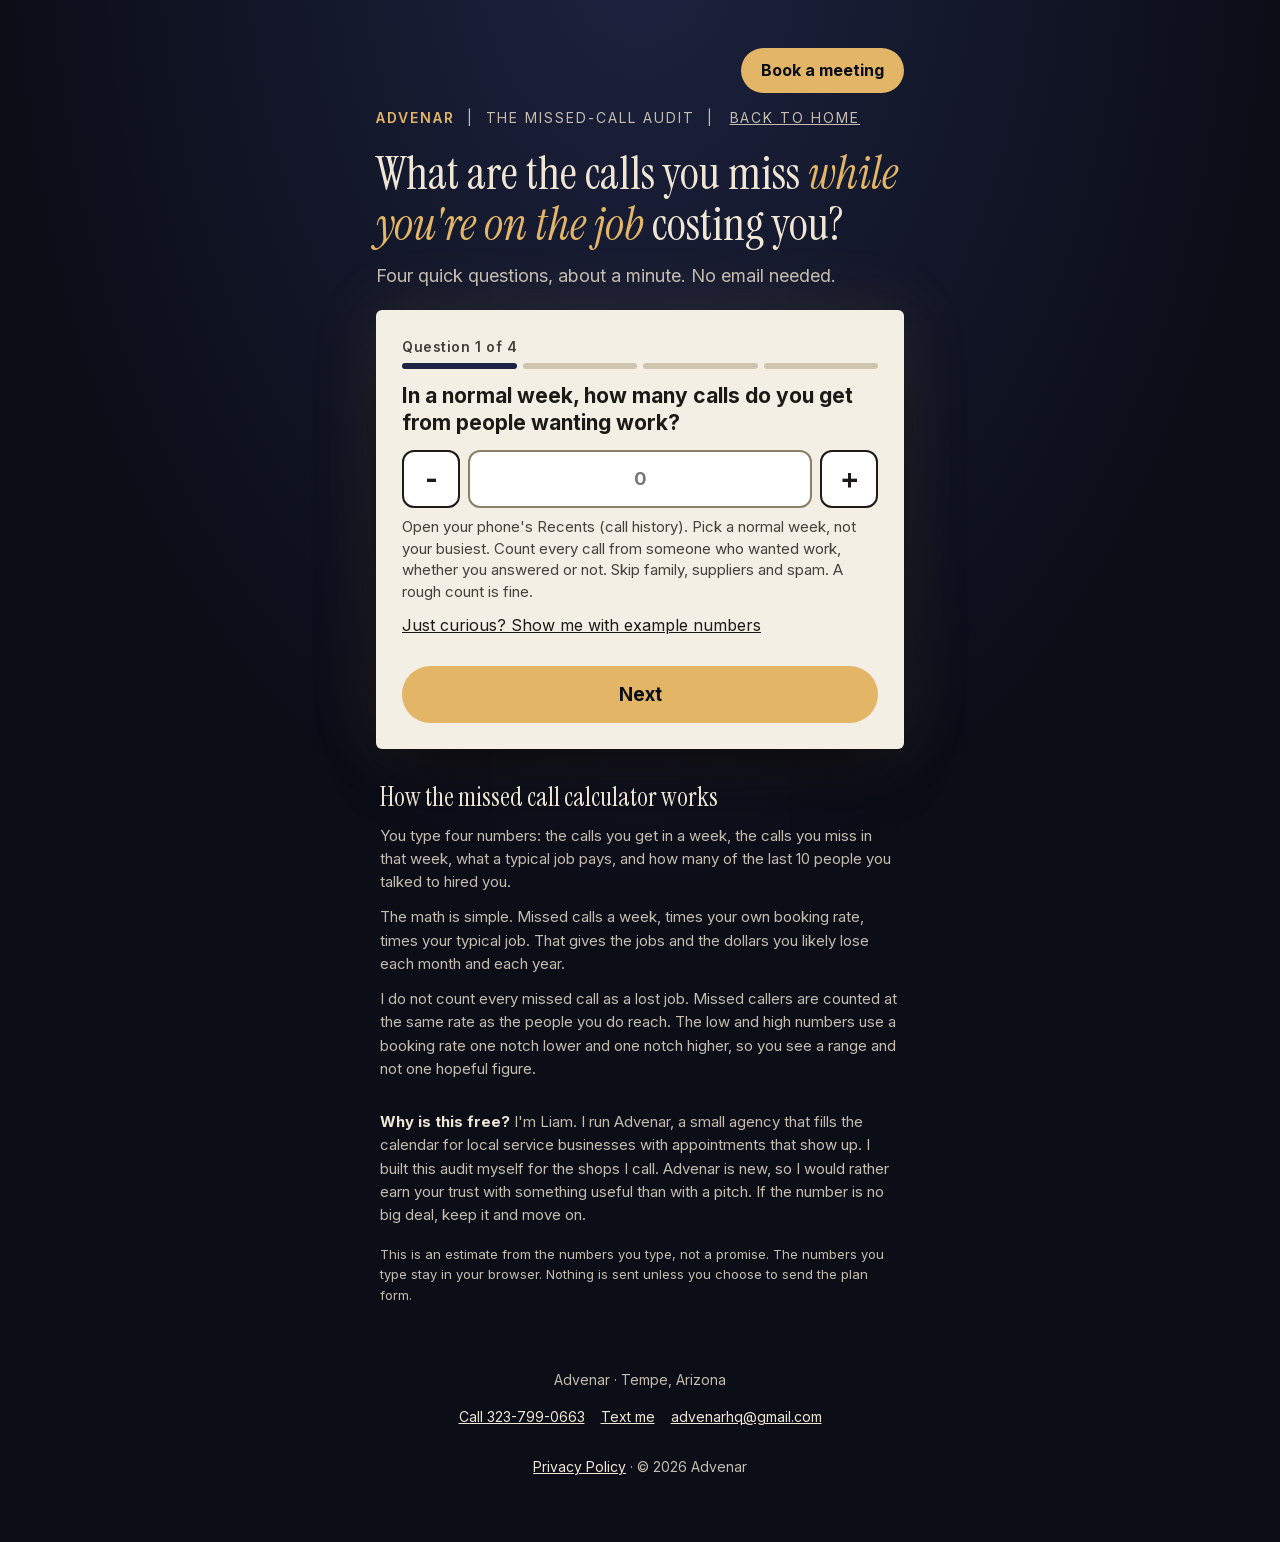
==== audit/index.html @ 2f608bfd "SEO batch 1: schema on home and audit, calculator title and how-it-works section, description trims," ====
<!doctype html>
<html lang="en">
<head>
<meta charset="utf-8">
<meta name="viewport" content="width=device-width, initial-scale=1">
<title>Missed Call Calculator for Contractors | Advenar</title>
<meta name="description" content="HVAC, plumbing, roofing and lawn care owners: answer four quick questions and see what the calls you miss are costing you each month and each year.">
<link rel="canonical" href="https://advenarhq.com/audit/">
<meta property="og:type" content="website">
<meta property="og:site_name" content="Advenar">
<meta property="og:url" content="https://advenarhq.com/audit/">
<meta property="og:title" content="Missed Call Calculator for Contractors | Advenar">
<meta property="og:description" content="Four quick questions, about a minute. See a careful estimate of what the calls you miss on the job may be costing you each month.">
<meta property="og:image" content="https://advenarhq.com/img/og.png">
<meta property="og:image:width" content="1200">
<meta property="og:image:height" content="630">
<meta property="og:image:alt" content="Advenar. A full calendar you didn't have to chase.">
<meta name="twitter:card" content="summary_large_image">
<meta name="twitter:title" content="Missed Call Calculator for Contractors | Advenar">
<meta name="twitter:description" content="Four quick questions, about a minute. See a careful estimate of what the calls you miss on the job may be costing you each month.">
<meta name="twitter:image" content="https://advenarhq.com/img/og.png">
<meta name="theme-color" content="#0b0d17">
<link rel="icon" href="/favicon.svg" type="image/svg+xml">
<link rel="preload" href="/fonts/instrument-serif.woff2" as="font" type="font/woff2" crossorigin>
<link rel="preload" href="/fonts/inter-var.woff2" as="font" type="font/woff2" crossorigin>
<style>
/* Same self-hosted fonts as the home page (licenses: /fonts/OFL.txt) */
@font-face{font-family:"Instrument Serif";font-style:normal;font-weight:400;font-display:swap;src:url(/fonts/instrument-serif.woff2) format("woff2")}
@font-face{font-family:"Instrument Serif";font-style:italic;font-weight:400;font-display:swap;src:url(/fonts/instrument-serif-italic.woff2) format("woff2")}
@font-face{font-family:Inter;font-style:normal;font-weight:400 700;font-display:swap;src:url(/fonts/inter-var.woff2) format("woff2")}
:root{
  --midnight:#1d2340; --midnight-deep:#0b0d17;
  --cream:#efe6d6; --muted:#c4bdb0; --gold:#e3b567;
  --paper:#f4efe4; --ink:#1b1a17; --ink-soft:#44403a; --line:#d8cfbc; --danger:#9c1f18;
}
*{box-sizing:border-box}
html{-webkit-text-size-adjust:100%}
body{margin:0;min-height:100vh;color:var(--cream);font:17px/1.55 Inter,system-ui,-apple-system,"Segoe UI",Roboto,sans-serif;
  background:var(--midnight-deep) radial-gradient(ellipse at 50% -10%,var(--midnight),var(--midnight-deep) 70%) no-repeat fixed}
.wrap{max-width:560px;margin:0 auto;padding:24px 16px 56px}
.brand{font-size:14px;letter-spacing:.14em;text-transform:uppercase;color:var(--muted);margin:0 0 20px}
.brand b{color:var(--gold);font-weight:600}
h1,h2{font-family:"Instrument Serif",Georgia,"Times New Roman",serif;font-weight:400;line-height:1.1;margin:0}
h1{font-size:clamp(32px,9vw,46px)}
h1 em,h2 em{color:var(--gold)}
h2{font-size:clamp(26px,7vw,34px);color:var(--ink)}
.sub{color:var(--muted);margin:12px 0 20px;font-size:18px}
.card{background:var(--paper);color:var(--ink);border-radius:6px;padding:18px 14px;box-shadow:0 30px 60px -24px rgba(0,0,0,.8),0 0 70px rgba(227,181,103,.12)}
.q{font-size:21px;line-height:1.25;font-weight:700;margin:0 0 8px;display:block}
.q:focus{outline:none}
.hint a{color:var(--ink)}
.homelink{color:inherit;display:inline-block;padding:12px 4px;margin:-12px 0}
.topbook{margin:0 0 14px;text-align:right}
.topbook a{display:inline-flex;align-items:center;min-height:44px;padding:10px 20px;border-radius:999px;background:var(--gold);color:var(--midnight-deep);font-weight:700;font-size:16px;text-decoration:none}
.hint{display:block;font-size:15px;color:var(--ink-soft);margin:8px 0 0;line-height:1.45}
.stepper{display:flex;gap:8px;align-items:stretch;margin:14px 0 0}
.stp{flex:0 0 58px;min-height:58px;border:2px solid var(--ink);border-radius:12px;background:#fff;color:var(--ink);font:700 28px/1 Inter,sans-serif;cursor:pointer;touch-action:manipulation}
.stp:active{background:#e8dfc9}
.row{flex:1;min-width:0;display:flex;align-items:stretch;border:2px solid #8c8068;border-radius:12px;background:#fff;overflow:hidden}
.row:focus-within{outline:3px solid var(--midnight);outline-offset:2px}
.row .aff{display:flex;align-items:center;padding:0 0 0 14px;color:var(--ink-soft);font-weight:700;font-size:20px}
.row input{flex:1;min-width:0;width:100%;border:0;outline:0;background:transparent;font:700 24px/1 Inter,sans-serif;color:var(--ink);padding:10px 12px;min-height:54px;text-align:center}
.row .aff + input{text-align:left;padding-left:4px}
input[type=text],input[type=tel]{font-size:18px}
.plain{width:100%;min-height:54px;font:inherit;font-size:18px;color:var(--ink);padding:10px 12px;border:2px solid #8c8068;border-radius:12px;background:#fff}
.plain:focus{outline:3px solid var(--midnight);outline-offset:2px}
.tiles{display:grid;grid-template-columns:repeat(6,1fr);gap:6px;margin:14px 0 0;border:0;padding:0;min-width:0}
.tile{position:relative;display:block}
.tile input{position:absolute;inset:0;opacity:0;margin:0;cursor:pointer;width:100%;height:100%}
.tile span{display:flex;align-items:center;justify-content:center;min-height:54px;border:2px solid var(--ink);border-radius:12px;background:#fff;font-weight:700;font-size:22px}
.tile input:checked + span{background:var(--midnight);color:var(--cream);border-color:var(--midnight)}
.tile input:focus-visible + span{outline:3px solid var(--midnight);outline-offset:3px}
.tiles-cap{display:flex;justify-content:space-between;font-size:14px;color:var(--ink-soft);margin:8px 2px 0}
.btn{display:flex;align-items:center;justify-content:center;width:100%;min-height:56px;padding:14px 22px;border:0;border-radius:999px;background:var(--gold);color:var(--midnight-deep);font:inherit;font-weight:700;font-size:19px;text-align:center;text-decoration:none;cursor:pointer}
.btn:hover{filter:brightness(1.05)}
.btn:focus-visible,.link:focus-visible,.stp:focus-visible,summary:focus-visible{outline:3px solid var(--midnight);outline-offset:3px}
.btn.ghost{background:transparent;border:2px solid var(--ink);color:var(--ink)}
.btn[aria-disabled=true],.btn:disabled{opacity:.55;cursor:not-allowed}
.link{text-align:left;background:none;border:0;padding:10px 0;min-height:44px;color:var(--ink);font:inherit;font-size:16px;text-decoration:underline;cursor:pointer}
.link.center{display:block;margin:0 auto;text-align:center}
.small{font-size:14px;color:var(--ink-soft)}
.contactline{margin:14px 0 0}
.contactline a,#next .small a{color:var(--ink);display:inline-block;padding:12px 0}
.foot{max-width:560px;margin:0 auto;padding:8px 16px 48px;color:var(--muted);font-size:14px;text-align:center}
.foot p{margin:0 0 4px}
.foot a{color:var(--cream);display:inline-block;padding:12px 0}
.foot .links{justify-content:center;column-gap:16px}
.links{display:flex;flex-wrap:wrap;align-items:center;column-gap:16px}
.contactline.links{justify-content:flex-start}
.err{color:var(--danger);font-size:15px;font-weight:600;margin:8px 0 0}
.err:empty{display:none}
.flag{margin:12px 0 0;padding:10px 12px;border-radius:8px;background:#fff1cf;color:#4d3800;font-size:15px;line-height:1.4}
.flag:empty{display:none}
.echo{margin:8px 2px 0;font-size:15px;color:var(--ink-soft);min-height:22px}
.progress{display:flex;gap:6px;margin:0 0 14px}
.progress i{flex:1;height:6px;border-radius:3px;background:#cfc5ae}
.progress i.on{background:var(--midnight)}
.pcount{font-size:14px;font-weight:600;color:var(--ink-soft);margin:0 0 6px;letter-spacing:.04em}
.nav{margin:18px 0 0}
details.help{margin:14px 0 0;border:1.5px dashed #8c8068;border-radius:10px;padding:2px 12px}
details.help summary{min-height:44px;display:flex;align-items:center;cursor:pointer;font-weight:600;font-size:16px}
details.help .two{display:grid;grid-template-columns:1fr 1fr;gap:10px;margin:6px 0 10px}
details.help label{font-size:14px;font-weight:600;display:block;margin:0 0 4px}
details.help .plain{min-height:48px}
.btn.small-btn{min-height:48px;font-size:16px;margin:0 0 10px;background:var(--midnight);color:var(--cream)}
#result{margin-top:0;border-radius:6px;background:var(--midnight-deep);color:var(--cream);padding:22px 16px;border:1px solid rgba(227,181,103,.45)}
#result:focus{outline:none}
#result .k{font-size:14px;letter-spacing:.1em;text-transform:uppercase;color:var(--muted);margin:0}
#result .big{font-family:"Instrument Serif",Georgia,serif;color:var(--cream);font-size:clamp(34px,10vw,48px);line-height:1.08;margin:6px 0 0;overflow-wrap:anywhere}
#result .big span{font-family:Inter,sans-serif;font-size:16px;color:var(--muted)}
#result .what{margin:6px 0 0;color:var(--muted);font-size:16px}
#result .year{margin:14px 0 0;color:var(--cream);font-size:15px}
.range{display:grid;grid-template-columns:repeat(3,1fr);gap:8px;margin:18px 0 0}
.range div{border:1px solid rgba(255,255,255,.18);border-radius:8px;padding:8px 6px;text-align:center}
.range div.mid{border-color:var(--gold);background:rgba(227,181,103,.08)}
.range b{display:block;font-size:clamp(16px,4.6vw,20px);line-height:1.2;overflow-wrap:anywhere}
.range span{display:block;font-size:13px;color:var(--muted);line-height:1.3;margin-top:2px}
.rangenote{font-size:14px;color:var(--muted);margin:8px 0 0}
#result .math{margin:16px 0 0;color:var(--cream);font-size:16px;border-top:1px solid rgba(255,255,255,.14);padding-top:14px}
#result .note{margin:12px 0 0;color:var(--cream);font-size:15px}
#result .note strong{color:var(--cream)}
#result .check{margin:14px 0 0;padding:10px 12px;border-radius:8px;background:#fff1cf;color:#4d3800;font-size:15px}
#result .check ul{margin:4px 0 0;padding-left:18px}
#result .check button{background:none;border:0;padding:6px 0;min-height:44px;color:#4d3800;font:inherit;font-size:15px;text-decoration:underline;cursor:pointer}
#result .check button:focus-visible{outline:3px solid var(--midnight);outline-offset:2px}
#result .exnote{margin:0 0 14px;padding:10px 12px;border-radius:8px;background:rgba(227,181,103,.18);color:var(--cream);font-size:15px}
#next{margin-top:16px}
#next .actions{display:grid;gap:12px}
#next .tools{display:flex;justify-content:space-between;gap:12px;flex-wrap:wrap;margin:6px 0 0}
#leadbox p{margin:10px 0}
.field{margin:0 0 16px}
.field label{display:block;font-weight:600;font-size:16px;margin:0 0 6px}
.hp{position:absolute;left:-9999px;width:1px;height:1px;overflow:hidden}
.status{margin:14px 0 0;padding:12px;border-radius:8px;font-size:16px}
.status.ok{background:#e1f2e7;color:#12552f}
.status.dev{background:#fff1cf;color:#5a4300}
.status.bad{background:#fbe3e1;color:#7c1a14}
#sharebox{width:100%;min-height:110px;font:inherit;font-size:16px;margin:8px 0 0;padding:10px;border:2px solid #8c8068;border-radius:10px}
.why{margin:30px 4px 0;color:var(--muted);font-size:15px}
.why strong{color:var(--cream)}
.how{margin:34px 4px 0}
.how h2{color:var(--cream);font-size:clamp(22px,6vw,26px);margin:0}
.how .why{margin:12px 0 0}
.src{margin:18px 4px 0;color:var(--muted);font-size:13px}
[hidden]{display:none!important}
@media (min-width:640px){.wrap{padding-top:48px}.card{padding:26px}}
</style>
<script type="application/ld+json">{"@context": "https://schema.org", "@type": "WebApplication", "name": "Missed-Call Audit", "alternateName": "Missed Call Calculator", "url": "https://advenarhq.com/audit/", "applicationCategory": "BusinessApplication", "operatingSystem": "Any", "description": "A free calculator for HVAC, plumbing, roofing and lawn care owners. Answer four questions and see an estimate of what missed calls cost each month and each year.", "offers": {"@type": "Offer", "price": "0", "priceCurrency": "USD"}, "provider": {"@type": "ProfessionalService", "@id": "https://advenarhq.com/#org", "name": "Advenar", "url": "https://advenarhq.com/"}}</script>
</head>
<body>
<main class="wrap">
  <p class="topbook"><a href="https://cal.com/advenarhq/15min">Book a meeting</a></p>
  <p class="brand"><b>Advenar</b> &nbsp;|&nbsp; the Missed-Call Audit &nbsp;|&nbsp; <a class="homelink" href="/">Back to home</a></p>

  <header id="intro">
    <h1>What are the calls you miss <em>while you're on the job</em> costing you?</h1>
    <p class="sub">Four quick questions, about a minute. No email needed.</p>
  </header>

  <section class="card" id="quiz" aria-label="The four questions">
    <p class="pcount" id="pcount">Question 1 of 4</p>
    <div class="progress" aria-hidden="true"><i class="on"></i><i></i><i></i><i></i></div>

    <div class="step" data-step="1">
      <label class="q" for="calls" id="q1">In a normal week, how many calls do you get from people wanting work?</label>
      <div class="stepper">
        <button type="button" class="stp" data-for="calls" data-d="-1" aria-label="One fewer call">-</button>
        <div class="row"><input id="calls" type="text" inputmode="numeric" pattern="[0-9]*" placeholder="0" autocomplete="off" aria-describedby="calls-h calls-f"></div>
        <button type="button" class="stp" data-for="calls" data-d="1" aria-label="One more call">+</button>
      </div>
      <span class="hint" id="calls-h">Open your phone's Recents (call history). Pick a normal week, not your busiest. Count every call from someone who wanted work, whether you answered or not. Skip family, suppliers and spam. A rough count is fine.</span>
      <div class="flag" id="calls-f" role="status"></div>
      <button type="button" class="link" id="example">Just curious? Show me with example numbers</button>
    </div>

    <div class="step" data-step="2" hidden>
      <label class="q" for="missed" id="q2">Of those, how many did you not get to talk to?</label>
      <div class="stepper">
        <button type="button" class="stp" data-for="missed" data-d="-1" aria-label="One fewer missed call">-</button>
        <div class="row"><input id="missed" type="text" inputmode="numeric" pattern="[0-9]*" placeholder="0" autocomplete="off" aria-describedby="missed-h missed-f"></div>
        <button type="button" class="stp" data-for="missed" data-d="1" aria-label="One more missed call">+</button>
      </div>
      <span class="hint" id="missed-h">Same week, same Recents list. Count the missed calls and the ones that went to voicemail. Your own count beats a guess.</span>
      <div class="flag" id="missed-f" role="status"></div>
      <button type="button" class="link" id="guess14" aria-describedby="g14-h">Not sure? Start with a guess of 14% of my calls</button>
      <span class="hint" id="g14-h" style="margin-top:0">A starting guess only. CallRail's January 2025 small business benchmark report put home services at about 14% missed calls (<a href="https://www.callrail.com/blog/callrail-releases-benchmark-report" target="_blank" rel="noopener">CallRail's report</a>). That is one company's data, so replace it with your own count.</span>
    </div>

    <div class="step" data-step="3" hidden>
      <label class="q" for="value" id="q3">What does a typical job pay you?</label>
      <div class="stepper">
        <button type="button" class="stp" data-for="value" data-d="-50" aria-label="Fifty dollars less">-</button>
        <div class="row"><span class="aff" aria-hidden="true">$</span><input id="value" type="text" inputmode="numeric" pattern="[0-9]*" placeholder="0" autocomplete="off" aria-describedby="value-h value-e value-f"></div>
        <button type="button" class="stp" data-for="value" data-d="50" aria-label="Fifty dollars more">+</button>
      </div>
      <div class="echo" id="value-e" aria-live="polite"></div>
      <span class="hint" id="value-h">Look at last month's invoices. Add up what you were paid and divide by the number of jobs. A typical job, not your biggest.</span>
      <div class="flag" id="value-f" role="status"></div>
      <details class="help" id="valhelp">
        <summary>Do the math for me</summary>
        <div class="two">
          <div><label for="vh-total">Total paid last month ($)</label><input class="plain" id="vh-total" type="text" inputmode="numeric" pattern="[0-9]*" autocomplete="off"></div>
          <div><label for="vh-jobs">Number of jobs</label><input class="plain" id="vh-jobs" type="text" inputmode="numeric" pattern="[0-9]*" autocomplete="off"></div>
        </div>
        <button type="button" class="btn small-btn" id="vh-use">Use that</button>
        <div class="err" id="vh-e" role="alert"></div>
      </details>
    </div>

    <div class="step" data-step="4" hidden>
      <fieldset style="border:0;padding:0;margin:0;min-width:0">
        <legend class="q" id="q4" tabindex="-1" style="padding:0">Out of 10 people who call and reach you, how many hire you?</legend>
        <div class="tiles" id="tiles" role="radiogroup" aria-labelledby="q4">
          <label class="tile"><input type="radio" name="rate" value="0"><span>0</span></label>
          <label class="tile"><input type="radio" name="rate" value="1"><span>1</span></label>
          <label class="tile"><input type="radio" name="rate" value="2"><span>2</span></label>
          <label class="tile"><input type="radio" name="rate" value="3"><span>3</span></label>
          <label class="tile"><input type="radio" name="rate" value="4"><span>4</span></label>
          <label class="tile"><input type="radio" name="rate" value="5"><span>5</span></label>
          <label class="tile"><input type="radio" name="rate" value="6"><span>6</span></label>
          <label class="tile"><input type="radio" name="rate" value="7"><span>7</span></label>
          <label class="tile"><input type="radio" name="rate" value="8"><span>8</span></label>
          <label class="tile"><input type="radio" name="rate" value="9"><span>9</span></label>
          <label class="tile"><input type="radio" name="rate" value="10"><span>10</span></label>
        </div>
      </fieldset>
      <div class="tiles-cap" aria-hidden="true"><span>0 = none</span><span>10 = all of them</span></div>
      <span class="hint" id="rate-h">Think of the last 10 people you actually talked to. Tap how many hired you. I count missed callers at this same rate, not as if every one would have booked.</span>
      <div class="echo" id="rate-from"></div>
      <div class="flag" id="rate-f" role="status"></div>
    </div>

    <div class="err" id="stoperr" role="alert"></div>
    <div class="nav">
      <button type="button" class="btn" id="next-btn">Next</button>
      <button type="button" class="link" id="back-btn" hidden>Back</button>
    </div>
  </section>

  <section id="resultview" hidden>
    <div id="result" tabindex="-1" aria-live="polite"></div>

    <section id="next" class="card">
      <h2>Want a plan to <em style="color:#7a4f06">stop the leak</em>?</h2>
      <p style="margin:10px 0 14px">Leave your details and I will look at how calls get answered at your business, then send you a one-page plan with the first fixes I would make. Free. If you want help doing it, we can talk. If not, the plan is yours.</p>
      <div class="actions" id="actions">
        <button type="button" class="btn" id="plan-btn" aria-expanded="false" aria-controls="leadbox">Send me my free one-page plan</button>
      </div>
      <div id="leadbox" hidden>
        <form id="lead" novalidate>
          <div class="field">
            <label for="name">Your name</label>
            <input class="plain" id="name" name="name" type="text" autocomplete="name" required>
            <div class="err" id="name-e" role="alert"></div>
          </div>
          <div class="field">
            <label for="biz">Business name</label>
            <input class="plain" id="biz" name="business" type="text" autocomplete="organization" placeholder="e.g. Smith Heating and Air" required>
            <div class="err" id="biz-e" role="alert"></div>
          </div>
          <div class="field">
            <label for="trade">Trade</label>
            <select class="plain" id="trade" name="trade" required>
              <option value="" selected disabled>Choose one</option>
              <option>HVAC</option>
              <option>Roofing</option>
              <option>Plumbing</option>
              <option>Electrical</option>
              <option>Lawn and landscaping</option>
              <option>Other</option>
            </select>
            <div class="err" id="trade-e" role="alert"></div>
          </div>
          <div class="field">
            <label for="phone">Cell phone</label>
            <input class="plain" id="phone" name="phone" type="tel" inputmode="tel" autocomplete="tel" required aria-describedby="sms-consent">
            <div class="err" id="phone-e" role="alert"></div>
            <p class="small" id="sms-consent" style="margin:8px 0 0">By sending this, you agree to get texts from Advenar about your plan. Msg and data rates may apply. Reply STOP to opt out. <a href="/privacy/#texts">Privacy policy</a></p>
          </div>
          <div class="hp" aria-hidden="true"><label>Leave empty <input type="text" name="company_site" id="company_site" tabindex="-1" autocomplete="off"></label></div>
          <button class="btn" type="submit" id="send">Send me the plan</button>
          <p class="small" style="margin:10px 0 0">I use this only to send the plan and follow up about it. No list, no spam.</p>
          <div id="formstatus" class="status" role="status" hidden></div>
        </form>
      </div>
      <p class="small contactline">Rather talk it through? <a id="book" href="#" rel="noopener">Book a 15-minute call with Liam</a>, no pressure.</p>
      <p class="small" id="bookdev" hidden style="margin:8px 0 0">Dev note: BOOKING_URL is not set yet, so this link does nothing.</p>
      <p class="small contactline links">Or reach me directly: <a href="tel:+13237990663">Call 323-799-0663</a> <a href="sms:+13237990663">Text me</a> <a href="mailto:advenarhq@gmail.com">advenarhq@gmail.com</a></p>
      <div class="tools">
        <button type="button" class="link" id="copy-btn">Copy my result</button>
        <button type="button" class="link" id="change-btn">Change my numbers</button>
      </div>
      <p class="small">Your numbers stay in your browser unless you send the plan form. <a href="/privacy/">Privacy</a></p>
      <div id="copystatus" class="status ok" role="status" hidden></div>
      <textarea id="sharebox" readonly hidden aria-label="Your result as text. Select all and copy."></textarea>
      <div id="textme" hidden>
        <button type="button" class="link" aria-disabled="true" style="margin-top:10px">Text me my number</button>
        <p class="small" style="margin:8px 0 0">Dev note: placeholder only. Texting needs a backend (an SMS service), so nothing is sent and this button does nothing. Shown only with ?dev=1.</p>
      </div>
    </section>
  </section>

  <section class="how" aria-labelledby="how-h">
    <h2 id="how-h">How the missed call calculator works</h2>
    <p class="why">You type four numbers: the calls you get in a week, the calls you miss in that week, what a typical job pays, and how many of the last 10 people you talked to hired you.</p>
    <p class="why">The math is simple. Missed calls a week, times your own booking rate, times your typical job. That gives the jobs and the dollars you likely lose each month and each year.</p>
    <p class="why">I do not count every missed call as a lost job. Missed callers are counted at the same rate as the people you do reach. The low and high numbers use a booking rate one notch lower and one notch higher, so you see a range and not one hopeful figure.</p>
  </section>

  <p class="why"><strong>Why is this free?</strong> I'm Liam. I run Advenar, a small agency that fills the calendar for local service businesses with appointments that show up. I built this audit myself for the shops I call. Advenar is new, so I would rather earn your trust with something useful than with a pitch. If the number is no big deal, keep it and move on.</p>
  <p class="src">This is an estimate from the numbers you type, not a promise. The numbers you type stay in your browser. Nothing is sent unless you choose to send the plan form.</p>
</main>
<footer class="foot">
  <p>Advenar &middot; Tempe, Arizona</p>
  <p class="links"><a href="tel:+13237990663">Call 323-799-0663</a> <a href="sms:+13237990663">Text me</a> <a href="mailto:advenarhq@gmail.com">advenarhq@gmail.com</a></p>
  <p><a href="/privacy/">Privacy Policy</a> &middot; &copy; 2026 Advenar</p>
</footer>

<script>
// ===== CONFIG =====
const WORKER_URL  = "https://advenar-audit.advenarhq.workers.dev"; // same Cloudflare Worker the home page form uses (POST /request)
const BOOKING_URL = "https://cal.com/advenarhq/15min"; // real booking link for a call with Liam
// ==================

// BEGIN CALC (pure, no DOM; tests load this block)
var WEEKS_PER_YEAR = 52;
var WEEKS_PER_MONTH = 52 / 12;
var CAPS = { calls: 5000, value: 100000 };
var RATE_NOTCH = 10; // range uses booking rate one notch (1 out of 10 = 10 points) down and up

function parseNum(x){
  if (typeof x === "number") return isFinite(x) ? x : NaN;
  if (typeof x !== "string") return NaN;
  var s = x.replace(/[$,%\s]/g, "");
  if (s === "" || !/^-?\d*\.?\d+$|^-?\d+\.$/.test(s)) return NaN;
  return parseFloat(s);
}

function round1(n){ return Math.round(n * 10) / 10; }
function num1(n){ return round1(n).toLocaleString("en-US"); }
function formatMoney(n){ return "$" + Math.round(n).toLocaleString("en-US"); }

// Tap 0 to 10 <-> percent. The URL and the math stay in percent.
function outOfTenToPct(n){
  n = parseNum(n); if (isNaN(n)) return NaN;
  return Math.min(10, Math.max(0, n)) * 10;
}
function pctToOutOfTen(p){
  p = parseNum(p); if (isNaN(p)) return NaN;
  return Math.round(Math.min(100, Math.max(0, p)) / 10);
}

// "Do the math for me": last month's total paid divided by number of jobs, whole dollars.
function avgJobValue(total, jobs){
  total = parseNum(total); jobs = parseNum(jobs);
  if (isNaN(total) || isNaN(jobs) || jobs <= 0 || total < 0) return NaN;
  return Math.round(total / jobs);
}

function lossFor(missed, ratePct, value){
  var jobsPerWeek = missed * (ratePct / 100);
  return { ratePct: ratePct, jobsPerMonth: jobsPerWeek * WEEKS_PER_MONTH,
           perMonth: jobsPerWeek * WEEKS_PER_MONTH * value, perYear: jobsPerWeek * WEEKS_PER_YEAR * value };
}

// Returns { ready, perMonth, perYear, jobsPerMonth, missedPerWeek, callsPerWeek, ratePct, value, low, high, notes[] }
// Lost jobs = unanswered calls per week x share of reached callers who book. Never every missed call.
// low / high = the same math with the booking rate one notch (10 points) down and up. They are an honest
// range around the estimate, not a prediction.
function calcMissedCallLoss(input){
  input = input || {};
  var notes = [];
  var calls = parseNum(input.calls), missed = parseNum(input.missed),
      value = parseNum(input.value), rate = parseNum(input.rate);
  var blank = [calls, missed, value, rate].some(function(n){ return isNaN(n); });
  function clean(n, max, label){
    if (isNaN(n)) return 0;
    if (n < 0) { notes.push(label + " can't be negative, so I used 0."); return 0; }
    if (n > max) { notes.push(label + " was capped at " + max.toLocaleString("en-US") + "."); return max; }
    return n;
  }
  calls = clean(calls, CAPS.calls, "Calls per week");
  missed = clean(missed, CAPS.calls, "Unanswered calls");
  value = clean(value, CAPS.value, "Job value");
  rate = clean(rate, 100, "Booking rate");
  if (missed > calls) { notes.push("Unanswered calls can't be more than total calls, so I used " + calls + "."); missed = calls; }
  var mid = lossFor(missed, rate, value);
  return {
    ready: !blank, perMonth: mid.perMonth, perYear: mid.perYear,
    jobsPerMonth: mid.jobsPerMonth,
    missedPerWeek: missed, callsPerWeek: calls, ratePct: rate, value: value,
    low: lossFor(missed, Math.max(0, rate - RATE_NOTCH), value),
    high: lossFor(missed, Math.min(100, rate + RATE_NOTCH), value),
    notes: notes
  };
}

// Gentle "does that look right?" checks. Never blocks. Returns [{field, code, msg}].
function sanityFlags(input){
  input = input || {};
  var calls = parseNum(input.calls), missed = parseNum(input.missed),
      value = parseNum(input.value), rate = parseNum(input.rate), out = [];
  function add(field, code, msg){ out.push({ field: field, code: code, msg: msg }); }
  if (!isNaN(calls) && calls >= 150) add("calls", "calls-high", "That is " + num1(calls).toString() + " calls a week. Double-check there is no extra zero.");
  if (!isNaN(calls) && !isNaN(missed)) {
    if (missed > calls) add("missed", "missed-over", "You have more unanswered (" + num1(missed) + ") than total calls (" + num1(calls) + "). I will use " + num1(calls) + " for now. Maybe the total is too low?");
    else if (missed === 0 && calls > 0) add("missed", "missed-zero", "No missed calls at all? Look at Recents once more for voicemails you never returned. If it really is zero, great.");
    else if (calls > 0 && missed / calls >= 0.5) add("missed", "missed-half", "That is half your calls or more unanswered. If that is right, this number will be big. Worth one more count.");
  }
  if (!isNaN(value)) {
    if (value >= 10000) add("value", "value-high", formatMoney(value) + " for a typical job? If that is your biggest job, use an everyday one instead.");
    else if (value > 0 && value < 25) add("value", "value-low", formatMoney(value) + " for a typical job? Check for a missing zero.");
  }
  if (!isNaN(rate)) {
    if (rate === 0) add("rate", "rate-zero", "0 out of 10 means nobody who reaches you ever hires you, so missed calls cost $0 here. Think of your last 10 callers.");
    else if (rate >= 100) add("rate", "rate-all", "10 out of 10 means everyone who reaches you hires you. If a few shop around, tap a lower number.");
  }
  return out;
}

function mathSentence(r){
  var jobs = num1(r.jobsPerMonth);
  return "You miss " + num1(r.missedPerWeek) + " call" + (r.missedPerWeek === 1 ? "" : "s") + " a week. If " + num1(r.ratePct / 10) +
    " out of 10 callers hire you and a job is worth " + formatMoney(r.value) + ", that is about " + jobs + " job" + (jobs === "1" ? "" : "s") +
    " a month (" + num1(r.missedPerWeek) + " x " + num1(r.ratePct) + "% x 52 weeks / 12 months), or " + formatMoney(r.perMonth) + ".";
}

function buildPrefillUrl(base, r){
  return base + "?calls=" + encodeURIComponent(String(r.callsPerWeek)) + "&missed=" + encodeURIComponent(String(r.missedPerWeek)) +
    "&value=" + encodeURIComponent(String(r.value)) + "&rate=" + encodeURIComponent(String(r.ratePct));
}

// Plain text for "Copy my result". url is optional (only passed when the page is on http or https).
function buildShareText(r, url){
  if (!r || !r.ready) return "";
  var lines = [
    "My Missed-Call Audit result (Advenar). An estimate, not a promise.",
    "About " + formatMoney(r.perMonth) + " a month, " + formatMoney(r.perYear) + " a year, lost to calls I miss.",
    "Range: " + formatMoney(r.low.perMonth) + " to " + formatMoney(r.high.perMonth) + " a month (booking rate one notch down and up).",
    mathSentence(r)
  ];
  if (url) lines.push("Run your own: " + url);
  return lines.join("\n");
}
// END CALC

(function(){
  var $ = function(id){ return document.getElementById(id); };
  var FIELDS = ["calls","missed","value","rate"];
  var st = { calls:"", missed:"", value:"", rate:"" };   // rate is kept in PERCENT
  var step = 1, last = null, isExample = false;

  function esc(s){ return String(s).replace(/[&<>"']/g,function(c){return {"&":"&amp;","<":"&lt;",">":"&gt;",'"':"&quot;","'":"&#39;"}[c];}); }

  // ----- steps -----
  function showStep(n, focus){
    step = n;
    document.querySelectorAll(".step").forEach(function(el){ el.hidden = Number(el.getAttribute("data-step")) !== n; });
    document.querySelectorAll(".progress i").forEach(function(el, i){ el.className = i < n ? "on" : ""; });
    $("pcount").textContent = "Question " + n + " of 4";
    $("next-btn").textContent = n === 4 ? "Show me my number" : "Next";
    $("back-btn").hidden = n === 1;
    $("stoperr").textContent = "";
    showFlags();
    if (focus){
      if (n === 4) $("q4").focus(); else $(FIELDS[n-1]).focus();
    }
  }

  function showFlags(){
    var fl = sanityFlags(st);
    ["calls","missed","value","rate"].forEach(function(f){
      var el = $(f + "-f"); if (!el) return;
      var m = fl.filter(function(x){ return x.field === f; }).map(function(x){ return x.msg; });
      el.textContent = m.join(" ");
    });
    var v = parseNum(st.value);
    $("value-e").textContent = isNaN(v) ? "" : "That is " + formatMoney(v) + " per job.";
  }

  function setRateUI(){
    var p = parseNum(st.rate), tap = pctToOutOfTen(p);
    document.querySelectorAll("#tiles input").forEach(function(r){ r.checked = !isNaN(p) && p % 10 === 0 && Number(r.value) === tap; });
    $("rate-from").textContent = (!isNaN(p) && p % 10 !== 0) ? "From your link: " + num1(p) + "%. Tap a number to change it." : "";
  }

  function stepValid(){
    var f = FIELDS[step-1];
    if (f === "rate"){
      if (isNaN(parseNum(st.rate))){ $("stoperr").textContent = "Tap a number from 0 to 10."; return false; }
      return true;
    }
    if (isNaN(parseNum(st[f]))){ $("stoperr").textContent = "Type a number first. 0 is fine."; $(f).focus(); return false; }
    return true;
  }

  function next(){
    if (!stepValid()) return;
    if (step < 4) showStep(step + 1, true); else showResult();
  }

  FIELDS.slice(0,3).forEach(function(id){
    $(id).addEventListener("input", function(){ st[id] = $(id).value; $("stoperr").textContent = ""; showFlags(); });
    $(id).addEventListener("keydown", function(e){ if (e.key === "Enter"){ e.preventDefault(); next(); } });
  });
  document.querySelectorAll("#tiles input").forEach(function(r){
    r.addEventListener("change", function(){ st.rate = String(outOfTenToPct(r.value)); $("rate-from").textContent = ""; $("stoperr").textContent = ""; showFlags(); });
  });
  document.querySelectorAll(".stp").forEach(function(b){
    b.addEventListener("click", function(){
      var id = b.getAttribute("data-for"), d = Number(b.getAttribute("data-d")), cur = parseNum($(id).value);
      var max = id === "value" ? CAPS.value : CAPS.calls;
      var nv = Math.min(max, Math.max(0, (isNaN(cur) ? 0 : cur) + d));
      $(id).value = String(nv); st[id] = String(nv); $("stoperr").textContent = ""; showFlags();
    });
  });
  $("next-btn").addEventListener("click", next);
  $("back-btn").addEventListener("click", function(){ if (step > 1) showStep(step - 1, true); });

  $("guess14").addEventListener("click", function(){
    var c = parseNum($("calls").value);
    if (isNaN(c) || c <= 0){ $("stoperr").textContent = "Go back and type your weekly calls first, then I can guess 14% of them."; return; }
    var g = String(Math.round(Math.min(c, CAPS.calls) * 0.14));
    $("missed").value = g; st.missed = g; $("stoperr").textContent = ""; showFlags();
  });
  $("vh-use").addEventListener("click", useHelper);
  ["vh-total","vh-jobs"].forEach(function(id){ $(id).addEventListener("keydown", function(e){ if (e.key === "Enter"){ e.preventDefault(); useHelper(); } }); });
  function useHelper(){
    var v = avgJobValue($("vh-total").value, $("vh-jobs").value);
    if (isNaN(v)){ $("vh-e").textContent = "Type last month's total and the number of jobs (at least 1)."; return; }
    $("vh-e").textContent = ""; $("value").value = String(v); st.value = String(v); showFlags(); $("valhelp").open = false; $("value").focus();
  }
  $("example").addEventListener("click", function(){
    $("calls").value = "40"; $("missed").value = "6"; $("value").value = "450";
    st.calls = "40"; st.missed = "6"; st.value = "450"; st.rate = "40"; setRateUI();
    isExample = true; showResult();
  });

  // ----- result -----
  function showResult(){
    var r = calcMissedCallLoss(st);
    last = r;
    if (!r.ready) return;
    var q = r.low.ratePct === r.ratePct, h = r.high.ratePct === r.ratePct;
    var cells = "";
    if (!q) cells += '<div><b>' + esc(formatMoney(r.low.perMonth)) + '</b><span>if ' + esc(num1(r.low.ratePct/10)) + ' of 10 hire you</span></div>';
    cells += '<div class="mid"><b>' + esc(formatMoney(r.perMonth)) + '</b><span>likely, at ' + esc(num1(r.ratePct/10)) + ' of 10</span></div>';
    if (!h) cells += '<div><b>' + esc(formatMoney(r.high.perMonth)) + '</b><span>if ' + esc(num1(r.high.ratePct/10)) + ' of 10 hire you</span></div>';
    var flags = sanityFlags(st).concat(r.notes.map(function(n){ return { field:"", msg:n }; }));
    var jump = { calls:1, missed:2, value:3, rate:4 };
    var flagHtml = "";
    if (flags.length){
      flagHtml = '<div class="check"><strong>Quick check on your answers</strong><ul>' +
        flags.map(function(f){ return "<li>" + esc(f.msg) + (f.field ? ' <button type="button" data-go="' + jump[f.field] + '">Change it</button>' : "") + "</li>"; }).join("") + "</ul></div>";
    }
    var zero = r.perMonth === 0;
    var tail = zero ? '<p class="note">That comes to $0 with these numbers. If you really answer every call, nice. Check the numbers if that surprises you.</p>'
                    : '<p class="note"><strong>This is on the cautious side.</strong> I only count missed callers at your own booking rate, not every missed call.</p>';
    var yearLine = (q && h) ? 'Over a full year that is about ' + esc(formatMoney(r.perYear)) + '.'
      : 'Over a full year that is about ' + esc(formatMoney(r.perYear)) + ', or ' + esc(formatMoney(r.low.perYear)) + ' to ' + esc(formatMoney(r.high.perYear)) + ' if the booking rate is one notch off.';
    $("result").innerHTML =
      (isExample ? '<p class="exnote">These are made-up example numbers. Tap "Change my numbers" below to use yours.</p>' : "") +
      '<p class="k">A careful estimate, per month</p><p class="big">About ' + esc(formatMoney(r.perMonth)) + ' <span>a month</span></p>' +
      '<p class="what">That is roughly what the calls you miss may be costing you.</p>' +
      '<div class="range" role="group" aria-label="Low, likely and high">' + cells + '</div>' +
      '<p class="rangenote">Per month. Low and high move your booking rate one notch (1 out of 10) down and up.</p>' +
      tail +
      '<p class="year">' + yearLine + '</p>' +
      '<p class="math">' + esc(mathSentence(r)) + '</p>' + flagHtml;
    $("result").querySelectorAll("[data-go]").forEach(function(b){
      b.addEventListener("click", function(){ backToQuiz(Number(b.getAttribute("data-go"))); });
    });
    $("copy-btn").hidden = isExample;
    $("copystatus").hidden = true; $("sharebox").hidden = true;
    $("quiz").hidden = true; $("intro").hidden = true; $("resultview").hidden = false;
    window.scrollTo(0, 0);
    $("result").focus({ preventScroll: true });
  }

  function backToQuiz(n){
    isExample = false;
    $("resultview").hidden = true; $("quiz").hidden = false; $("intro").hidden = false;
    setRateUI(); showStep(n || 1, false);
    window.scrollTo(0, 0);
  }
  $("change-btn").addEventListener("click", function(){ backToQuiz(1); });

  // ----- copy my result (works offline) -----
  function shareUrl(){
    if (!last || !/^https?:$/.test(location.protocol)) return "";
    return buildPrefillUrl(location.origin + location.pathname, last);
  }
  function copyNote(msg){ var s = $("copystatus"); s.textContent = msg; s.hidden = false; }
  $("copy-btn").addEventListener("click", function(){
    var text = buildShareText(last, shareUrl());
    if (!text) return;
    function fallback(){
      var box = $("sharebox"); box.value = text; box.hidden = false; box.focus(); box.select();
      try { box.setSelectionRange(0, text.length); } catch(e){}
      var ok = false; try { ok = document.execCommand("copy"); } catch(e){}
      copyNote(ok ? "Copied. Paste it into a text or note." : "Your result is selected below. Press and hold, then tap Copy.");
    }
    if (navigator.clipboard && navigator.clipboard.writeText){
      navigator.clipboard.writeText(text).then(function(){ $("sharebox").hidden = true; copyNote("Copied. Paste it into a text or note."); }, fallback);
    } else fallback();
  });

  // ----- next step area -----
  $("plan-btn").addEventListener("click", function(){
    $("leadbox").hidden = false; $("actions").hidden = true; $("plan-btn").setAttribute("aria-expanded","true");
    $("name").focus();
  });

  var bookSet = BOOKING_URL && BOOKING_URL.indexOf("REPLACE") !== 0;
  var book = $("book");
  if (bookSet){ book.href = BOOKING_URL; book.target = "_blank"; }
  else { book.setAttribute("aria-disabled","true"); book.addEventListener("click", function(e){ e.preventDefault(); }); $("bookdev").hidden = false; }

  try { if (new URLSearchParams(location.search).get("dev") === "1") $("textme").hidden = false; } catch(e){}

  // lead form
  function setErr(id,msg){ $(id).textContent = msg || ""; }
  function status(kind,msg){ var s=$("formstatus"); s.className="status "+kind; s.textContent=msg; s.hidden=false; }
  var REACH = ' Or use the booking link below, or call or text 323-799-0663.';
  $("lead").addEventListener("submit", function(e){
    e.preventDefault();
    var name=$("name").value.trim(), biz=$("biz").value.trim(), trade=$("trade").value, phone=$("phone").value.trim(), bad=false;
    setErr("name-e", name ? "" : "Please add your name."); if(!name) bad=true;
    setErr("biz-e", biz ? "" : "Please add your business name."); if(!biz) bad=true;
    setErr("trade-e", trade ? "" : "Please pick your trade."); if(!trade) bad=true;
    var digits=(phone.match(/\d/g)||[]).length, okPhone=digits>=10 && digits<=15 && phone.length<=30 && /^[\d\s()+.\-]+$/.test(phone);
    setErr("phone-e", okPhone ? "" : "Please add a cell phone number with area code."); if(!okPhone) bad=true;
    if (bad) return;
    if ($("company_site").value) { status("ok","Thanks."); return; } // honeypot: pretend success, send nothing
    // Exactly the fields the Worker accepts (same as the home page form). Calculator numbers are not sent.
    var payload = { name:name, business:biz, phone:phone, trade:trade };
    var btn=$("send"); btn.disabled=true; btn.textContent="Sending...";
    fetch(WORKER_URL + "/request",{method:"POST",headers:{"Content-Type":"application/json"},body:JSON.stringify(payload)})
      .then(function(r){ return r.json().catch(function(){ return {}; }).then(function(j){ return { status:r.status, j:j }; }); })
      .then(function(x){
        if (x.j && x.j.ok){
          status("ok", x.j.mode === "waitlist"
            ? "Got it, " + name + ". This month's free spots are full, so you are on next month's list. Want to talk sooner? Use the booking link below."
            : "Got it, " + name + ". I will send your plan soon. Want to talk sooner? Use the booking link below.");
          $("lead").reset();
        } else if (x.status === 429) status("bad","You have sent a few requests today." + REACH);
        else if (x.status === 400 && x.j && x.j.error === "phone") status("bad","Check that phone number.");
        else if (x.status === 400 && x.j && x.j.error === "name") status("bad","Add your name.");
        else if (x.status === 400 && x.j && x.j.error === "business") status("bad","Add your business name.");
        else if (x.status === 400 && x.j && x.j.error === "trade") status("bad","Pick your trade.");
        else status("bad","That did not go through." + REACH);
      })
      .catch(function(){ status("bad","That did not go through." + REACH); })
      .then(function(){ btn.disabled=false; btn.textContent="Send me the plan"; });
  });

  // ----- start: optional prefill ?calls=40&missed=6&value=450&rate=40 (rate is a percent) -----
  try {
    var qs = new URLSearchParams(location.search), got = 0;
    FIELDS.forEach(function(k){ if (qs.has(k)){ st[k] = qs.get(k); if (k !== "rate") $(k).value = qs.get(k); got++; } });
    setRateUI();
    if (got === 4 && calcMissedCallLoss(st).ready) { showResult(); }
    else { var first = FIELDS.findIndex(function(k){ return isNaN(parseNum(st[k])); }); showStep(first < 0 ? 1 : first + 1, false); }
  } catch(e){ showStep(1, false); }
})();
</script>
</body>
</html>
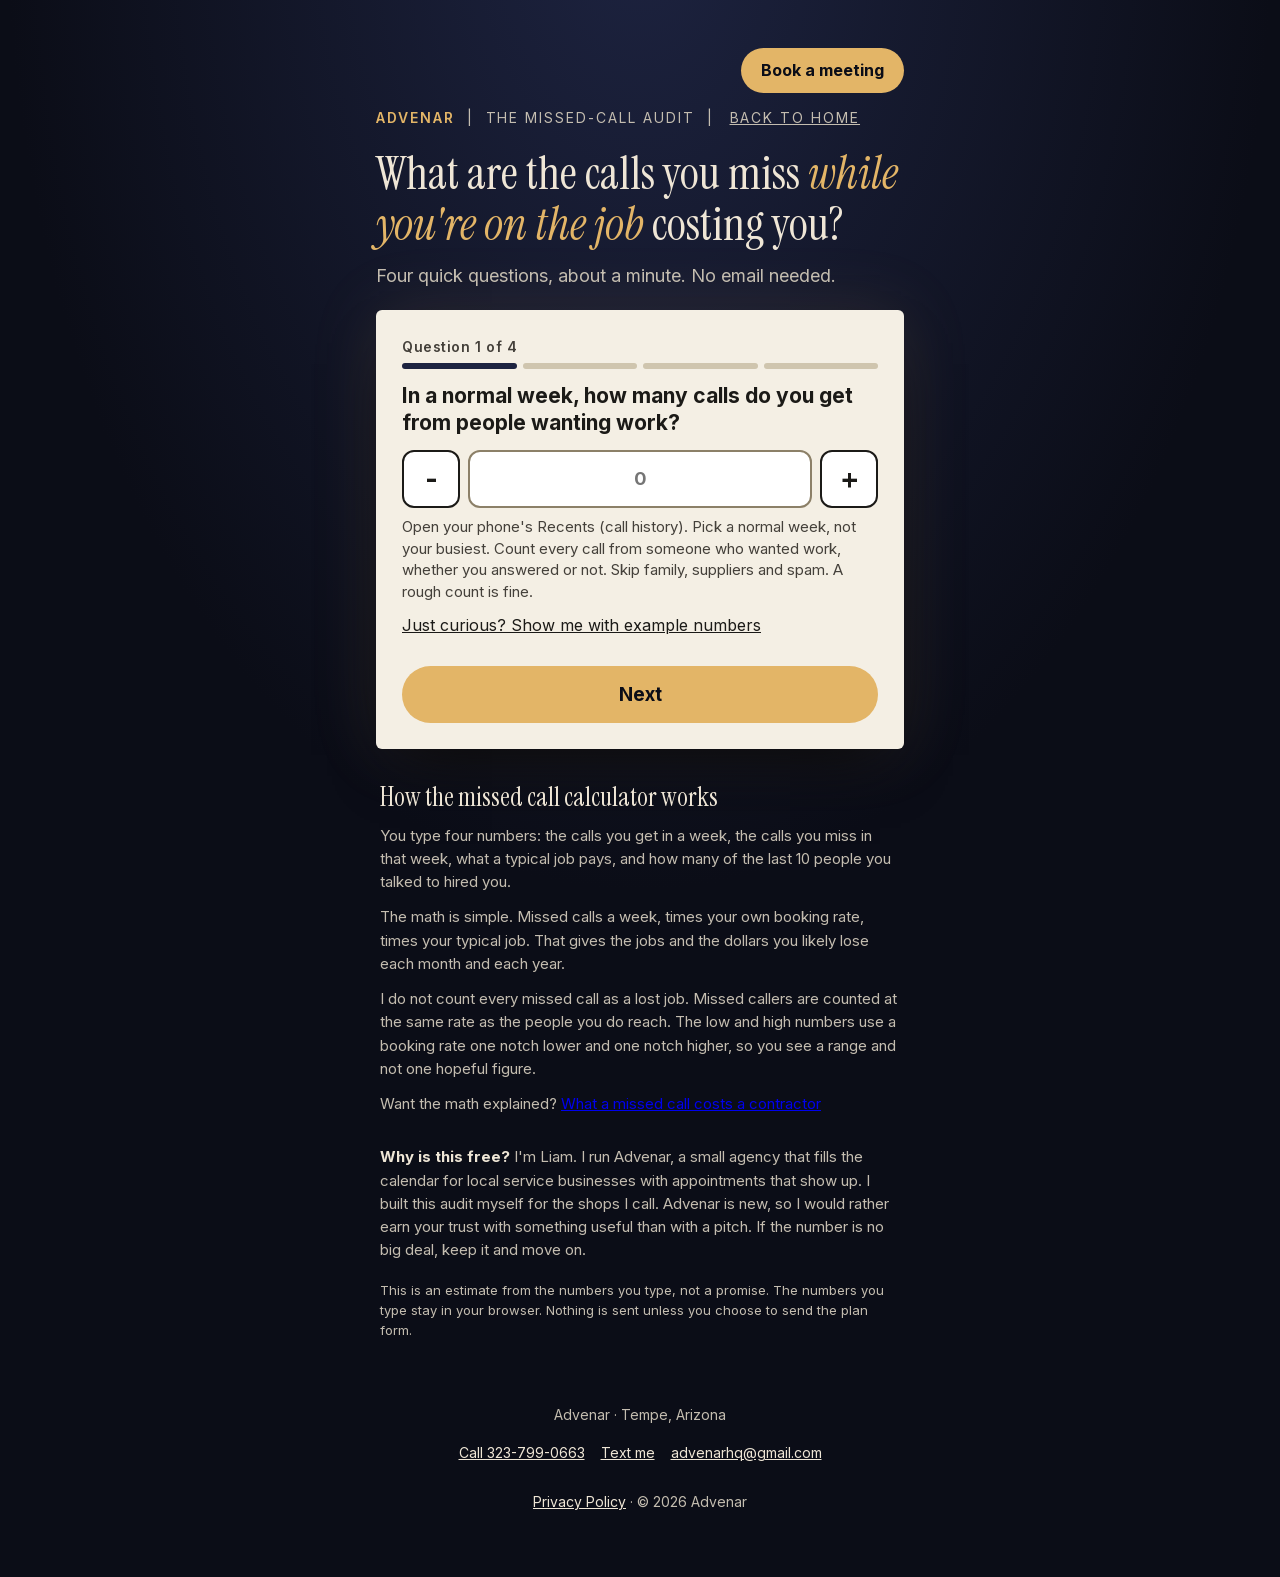
==== commit d8c217be: "Link the calculator page to the missed-call cost article Co-Authored-By: Claude Opus 5.5 <noreply@an" ====
--- a/audit/index.html
+++ b/audit/index.html
@@ -305,6 +305,7 @@
     <p class="why">You type four numbers: the calls you get in a week, the calls you miss in that week, what a typical job pays, and how many of the last 10 people you talked to hired you.</p>
     <p class="why">The math is simple. Missed calls a week, times your own booking rate, times your typical job. That gives the jobs and the dollars you likely lose each month and each year.</p>
     <p class="why">I do not count every missed call as a lost job. Missed callers are counted at the same rate as the people you do reach. The low and high numbers use a booking rate one notch lower and one notch higher, so you see a range and not one hopeful figure.</p>
+    <p class="why">Want the math explained? <a href="/missed-call-cost/">What a missed call costs a contractor</a></p>
   </section>
 
   <p class="why"><strong>Why is this free?</strong> I'm Liam. I run Advenar, a small agency that fills the calendar for local service businesses with appointments that show up. I built this audit myself for the shops I call. Advenar is new, so I would rather earn your trust with something useful than with a pitch. If the number is no big deal, keep it and move on.</p>
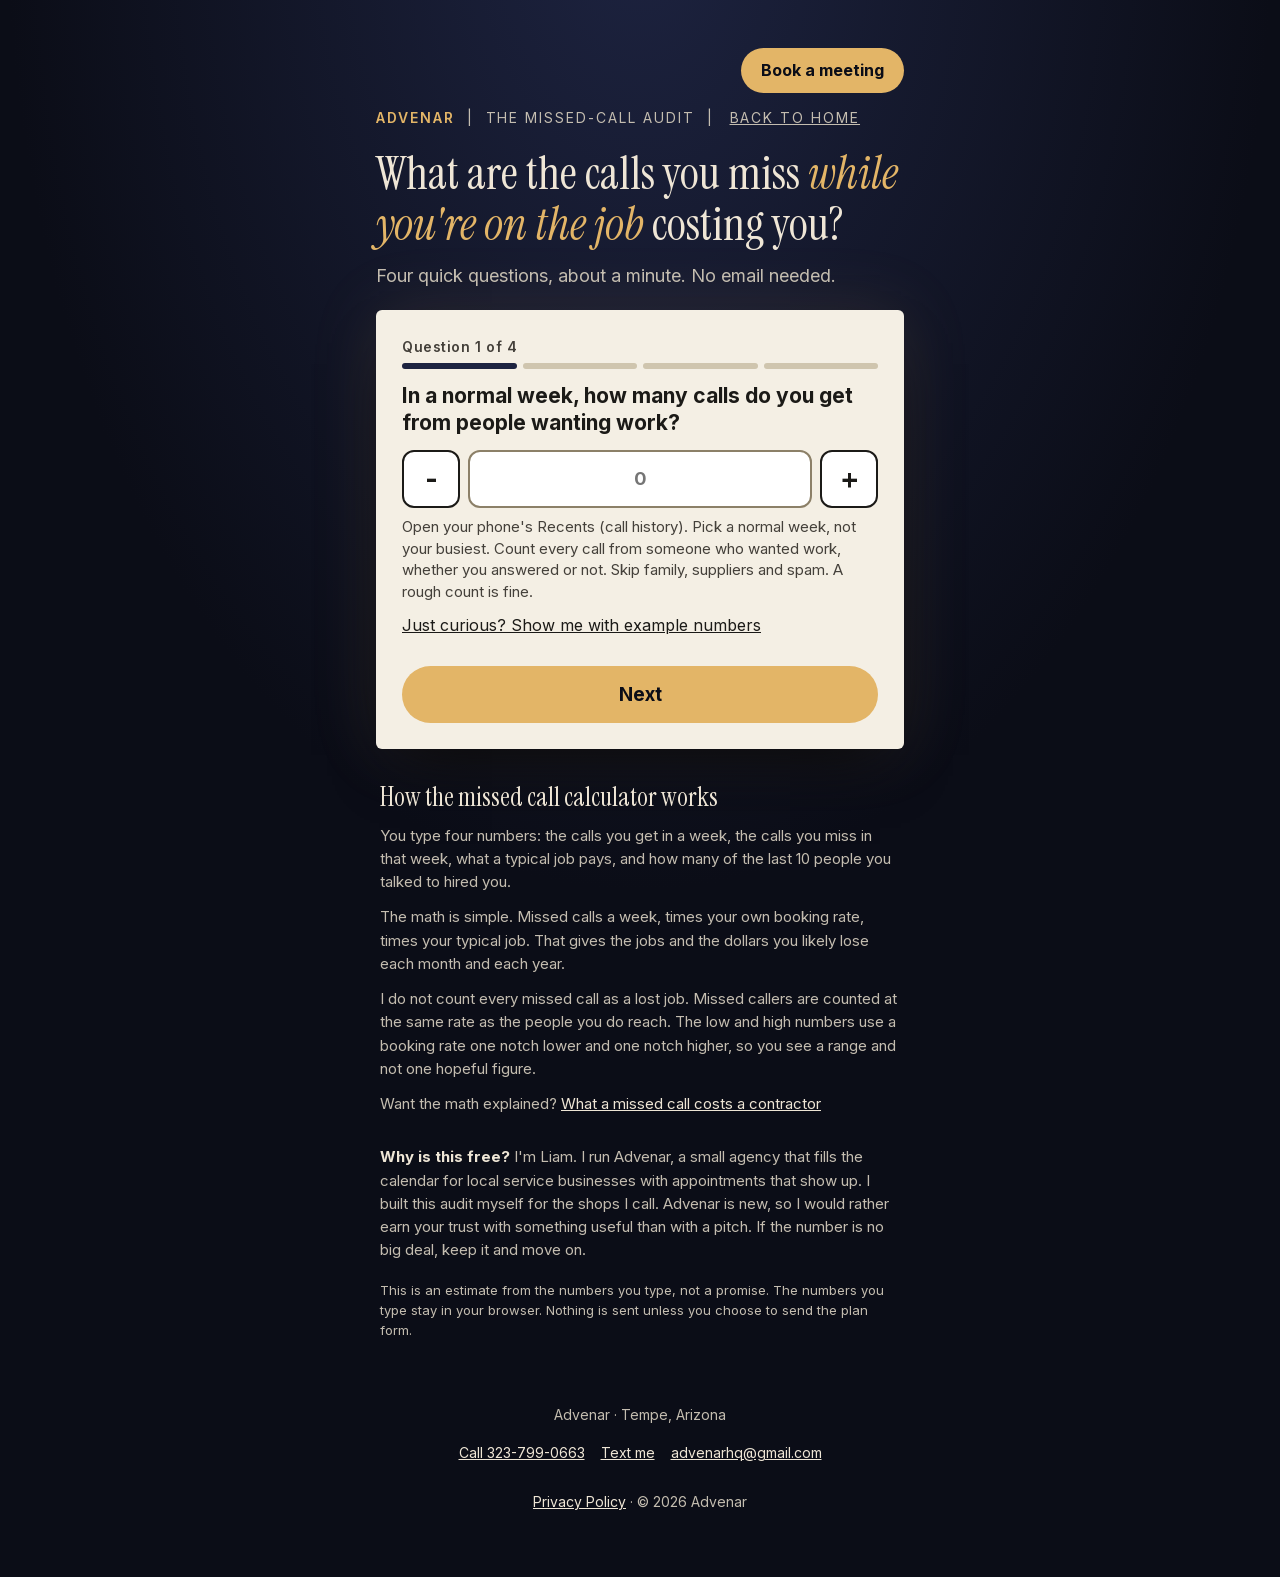
==== commit 936cb267: "Calculator page: make the article link readable on the dark background Co-Authored-By: Claude Opus 5" ====
--- a/audit/index.html
+++ b/audit/index.html
@@ -141,6 +141,7 @@
 .how{margin:34px 4px 0}
 .how h2{color:var(--cream);font-size:clamp(22px,6vw,26px);margin:0}
 .how .why{margin:12px 0 0}
+.how a{color:var(--cream)}
 .src{margin:18px 4px 0;color:var(--muted);font-size:13px}
 [hidden]{display:none!important}
 @media (min-width:640px){.wrap{padding-top:48px}.card{padding:26px}}
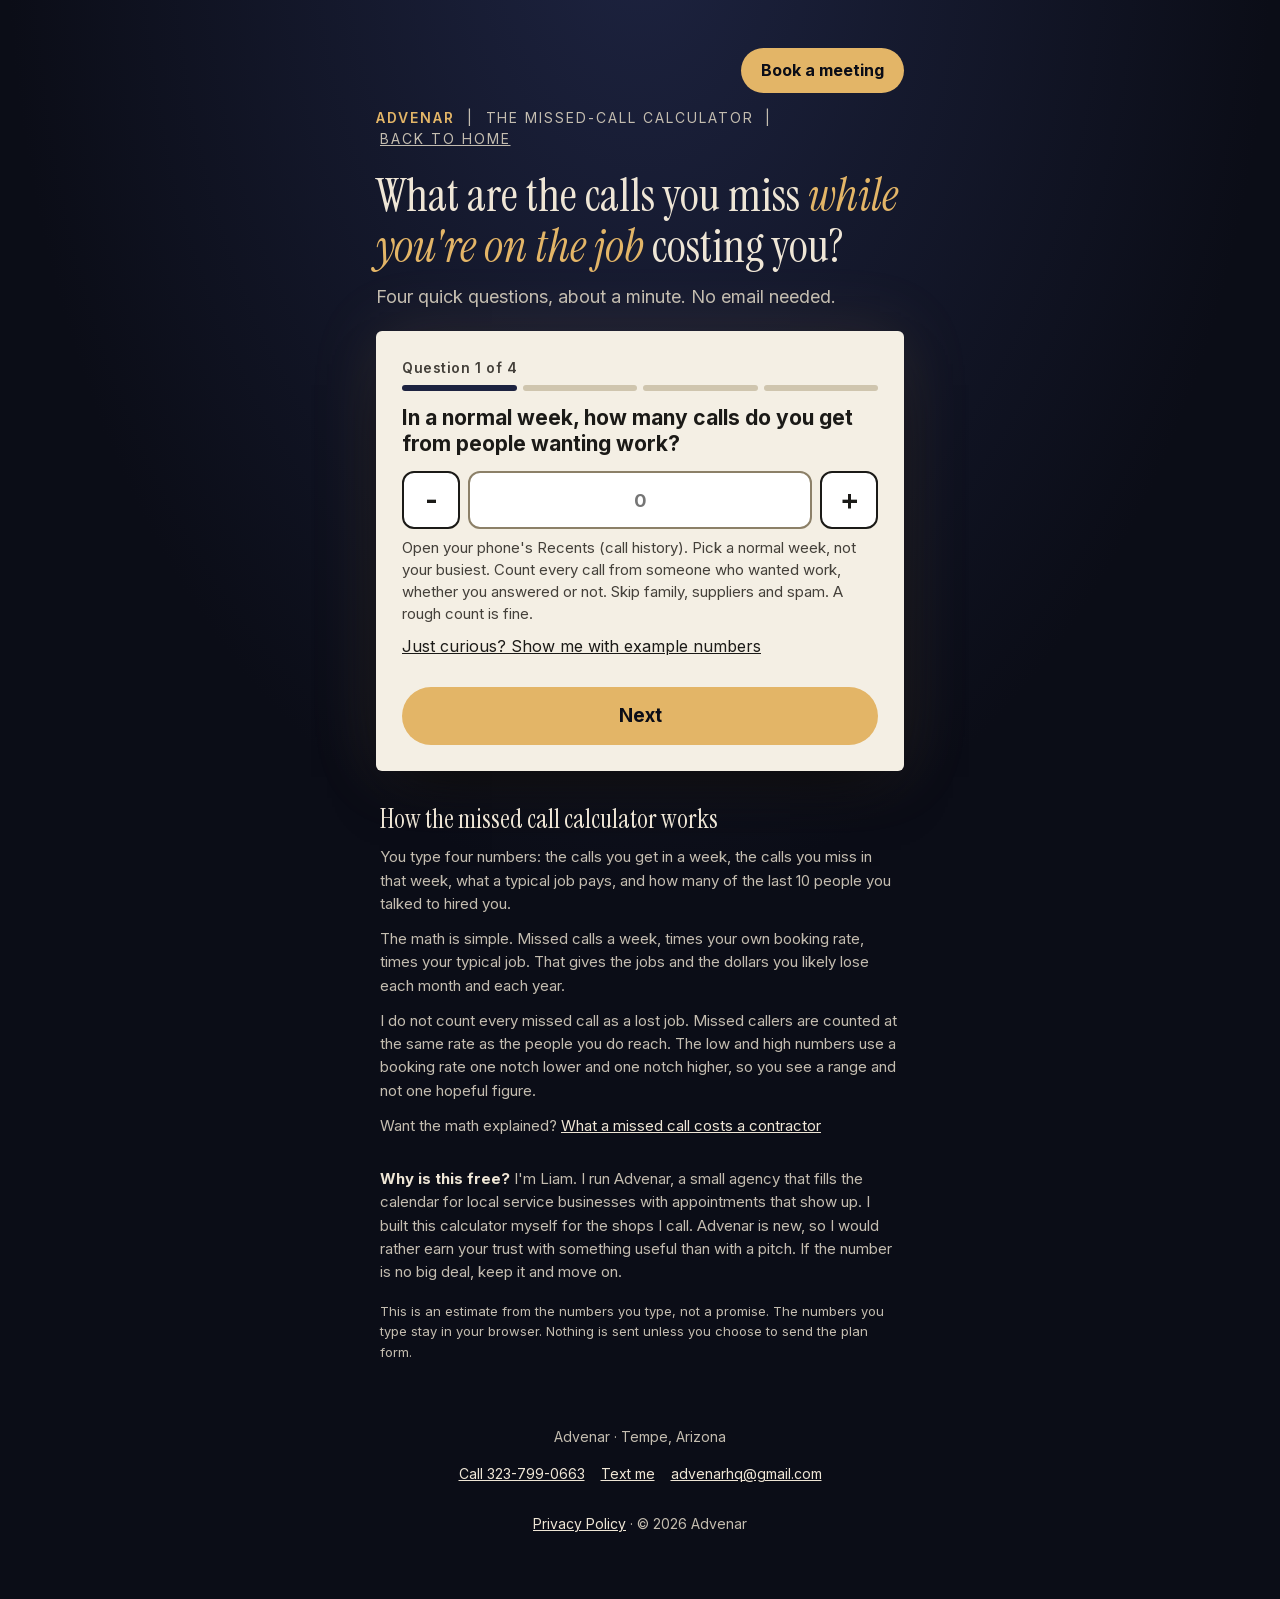
==== commit 07134cc3: "Rename the free tool to Missed-Call Calculator, add Book button to the article, privacy: website fie" ====
--- a/audit/index.html
+++ b/audit/index.html
@@ -131,6 +131,10 @@
 .field{margin:0 0 16px}
 .field label{display:block;font-weight:600;font-size:16px;margin:0 0 6px}
 .hp{position:absolute;left:-9999px;width:1px;height:1px;overflow:hidden}
+.field.agree{display:flex;gap:12px;align-items:flex-start}
+.field.agree input{flex:none;width:24px;height:24px;margin:2px 0 0}
+.field.agree label{font-weight:400;font-size:14px;margin:0}
+#next .field.agree label a{display:inline;padding:0}
 .status{margin:14px 0 0;padding:12px;border-radius:8px;font-size:16px}
 .status.ok{background:#e1f2e7;color:#12552f}
 .status.dev{background:#fff1cf;color:#5a4300}
@@ -146,12 +150,12 @@
 [hidden]{display:none!important}
 @media (min-width:640px){.wrap{padding-top:48px}.card{padding:26px}}
 </style>
-<script type="application/ld+json">{"@context": "https://schema.org", "@type": "WebApplication", "name": "Missed-Call Audit", "alternateName": "Missed Call Calculator", "url": "https://advenarhq.com/audit/", "applicationCategory": "BusinessApplication", "operatingSystem": "Any", "description": "A free calculator for HVAC, plumbing, roofing and lawn care owners. Answer four questions and see an estimate of what missed calls cost each month and each year.", "offers": {"@type": "Offer", "price": "0", "priceCurrency": "USD"}, "provider": {"@type": "ProfessionalService", "@id": "https://advenarhq.com/#org", "name": "Advenar", "url": "https://advenarhq.com/"}}</script>
+<script type="application/ld+json">{"@context": "https://schema.org", "@type": "WebApplication", "name": "Missed-Call Calculator", "alternateName": "Missed Call Calculator", "url": "https://advenarhq.com/audit/", "applicationCategory": "BusinessApplication", "operatingSystem": "Any", "description": "A free calculator for HVAC, plumbing, roofing and lawn care owners. Answer four questions and see an estimate of what missed calls cost each month and each year.", "offers": {"@type": "Offer", "price": "0", "priceCurrency": "USD"}, "provider": {"@type": "ProfessionalService", "@id": "https://advenarhq.com/#org", "name": "Advenar", "url": "https://advenarhq.com/"}}</script>
 </head>
 <body>
 <main class="wrap">
   <p class="topbook"><a href="https://cal.com/advenarhq/15min">Book a meeting</a></p>
-  <p class="brand"><b>Advenar</b> &nbsp;|&nbsp; the Missed-Call Audit &nbsp;|&nbsp; <a class="homelink" href="/">Back to home</a></p>
+  <p class="brand"><b>Advenar</b> &nbsp;|&nbsp; the Missed-Call Calculator &nbsp;|&nbsp; <a class="homelink" href="/">Back to home</a></p>
 
   <header id="intro">
     <h1>What are the calls you miss <em>while you're on the job</em> costing you?</h1>
@@ -260,23 +264,22 @@
             <div class="err" id="biz-e" role="alert"></div>
           </div>
           <div class="field">
-            <label for="trade">Trade</label>
-            <select class="plain" id="trade" name="trade" required>
-              <option value="" selected disabled>Choose one</option>
-              <option>HVAC</option>
-              <option>Roofing</option>
-              <option>Plumbing</option>
-              <option>Electrical</option>
-              <option>Lawn and landscaping</option>
-              <option>Other</option>
-            </select>
+            <label for="trade">Type of business</label>
+            <input class="plain" id="trade" name="trade" type="text" maxlength="60" placeholder="e.g. HVAC, plumbing, roofing" required>
             <div class="err" id="trade-e" role="alert"></div>
           </div>
           <div class="field">
+            <label for="website">Website (if you have one)</label>
+            <input class="plain" id="website" name="website" type="text" inputmode="url" autocomplete="url" maxlength="200" placeholder="yourbusiness.com">
+          </div>
+          <div class="field">
             <label for="phone">Cell phone</label>
-            <input class="plain" id="phone" name="phone" type="tel" inputmode="tel" autocomplete="tel" required aria-describedby="sms-consent">
+            <input class="plain" id="phone" name="phone" type="tel" inputmode="tel" autocomplete="tel" required>
             <div class="err" id="phone-e" role="alert"></div>
-            <p class="small" id="sms-consent" style="margin:8px 0 0">By sending this, you agree to get texts from Advenar about your plan. Msg and data rates may apply. Reply STOP to opt out. <a href="/privacy/#texts">Privacy policy</a></p>
+          </div>
+          <div class="field agree">
+            <input id="sms" name="sms_consent" type="checkbox">
+            <label class="small" for="sms">I agree to get text messages from Advenar at this number about my request. Message frequency varies. Msg and data rates may apply. Reply STOP to opt out, HELP for help. Consent is not a condition of purchase. <a href="/privacy/#texts">Privacy policy</a></label>
           </div>
           <div class="hp" aria-hidden="true"><label>Leave empty <input type="text" name="company_site" id="company_site" tabindex="-1" autocomplete="off"></label></div>
           <button class="btn" type="submit" id="send">Send me the plan</button>
@@ -309,7 +312,7 @@
     <p class="why">Want the math explained? <a href="/missed-call-cost/">What a missed call costs a contractor</a></p>
   </section>
 
-  <p class="why"><strong>Why is this free?</strong> I'm Liam. I run Advenar, a small agency that fills the calendar for local service businesses with appointments that show up. I built this audit myself for the shops I call. Advenar is new, so I would rather earn your trust with something useful than with a pitch. If the number is no big deal, keep it and move on.</p>
+  <p class="why"><strong>Why is this free?</strong> I'm Liam. I run Advenar, a small agency that fills the calendar for local service businesses with appointments that show up. I built this calculator myself for the shops I call. Advenar is new, so I would rather earn your trust with something useful than with a pitch. If the number is no big deal, keep it and move on.</p>
   <p class="src">This is an estimate from the numbers you type, not a promise. The numbers you type stay in your browser. Nothing is sent unless you choose to send the plan form.</p>
 </main>
 <footer class="foot">
@@ -436,7 +439,7 @@
 function buildShareText(r, url){
   if (!r || !r.ready) return "";
   var lines = [
-    "My Missed-Call Audit result (Advenar). An estimate, not a promise.",
+    "My Missed-Call Calculator result (Advenar). An estimate, not a promise.",
     "About " + formatMoney(r.perMonth) + " a month, " + formatMoney(r.perYear) + " a year, lost to calls I miss.",
     "Range: " + formatMoney(r.low.perMonth) + " to " + formatMoney(r.high.perMonth) + " a month (booking rate one notch down and up).",
     mathSentence(r)
@@ -626,16 +629,16 @@
   var REACH = ' Or use the booking link below, or call or text 323-799-0663.';
   $("lead").addEventListener("submit", function(e){
     e.preventDefault();
-    var name=$("name").value.trim(), biz=$("biz").value.trim(), trade=$("trade").value, phone=$("phone").value.trim(), bad=false;
+    var name=$("name").value.trim(), biz=$("biz").value.trim(), trade=$("trade").value.trim(), website=$("website").value.trim(), sms=$("sms").checked, phone=$("phone").value.trim(), bad=false;
     setErr("name-e", name ? "" : "Please add your name."); if(!name) bad=true;
     setErr("biz-e", biz ? "" : "Please add your business name."); if(!biz) bad=true;
-    setErr("trade-e", trade ? "" : "Please pick your trade."); if(!trade) bad=true;
+    setErr("trade-e", trade ? "" : "Please add your type of business."); if(!trade) bad=true;
     var digits=(phone.match(/\d/g)||[]).length, okPhone=digits>=10 && digits<=15 && phone.length<=30 && /^[\d\s()+.\-]+$/.test(phone);
     setErr("phone-e", okPhone ? "" : "Please add a cell phone number with area code."); if(!okPhone) bad=true;
     if (bad) return;
     if ($("company_site").value) { status("ok","Thanks."); return; } // honeypot: pretend success, send nothing
     // Exactly the fields the Worker accepts (same as the home page form). Calculator numbers are not sent.
-    var payload = { name:name, business:biz, phone:phone, trade:trade };
+    var payload = { name:name, business:biz, phone:phone, trade:trade, website:website, sms_consent:sms };
     var btn=$("send"); btn.disabled=true; btn.textContent="Sending...";
     fetch(WORKER_URL + "/request",{method:"POST",headers:{"Content-Type":"application/json"},body:JSON.stringify(payload)})
       .then(function(r){ return r.json().catch(function(){ return {}; }).then(function(j){ return { status:r.status, j:j }; }); })
@@ -649,7 +652,8 @@
         else if (x.status === 400 && x.j && x.j.error === "phone") status("bad","Check that phone number.");
         else if (x.status === 400 && x.j && x.j.error === "name") status("bad","Add your name.");
         else if (x.status === 400 && x.j && x.j.error === "business") status("bad","Add your business name.");
-        else if (x.status === 400 && x.j && x.j.error === "trade") status("bad","Pick your trade.");
+        else if (x.status === 400 && x.j && x.j.error === "website") status("bad","That website looks too long.");
+        else if (x.status === 400 && x.j && x.j.error === "trade") status("bad","Add your type of business.");
         else status("bad","That did not go through." + REACH);
       })
       .catch(function(){ status("bad","That did not go through." + REACH); })
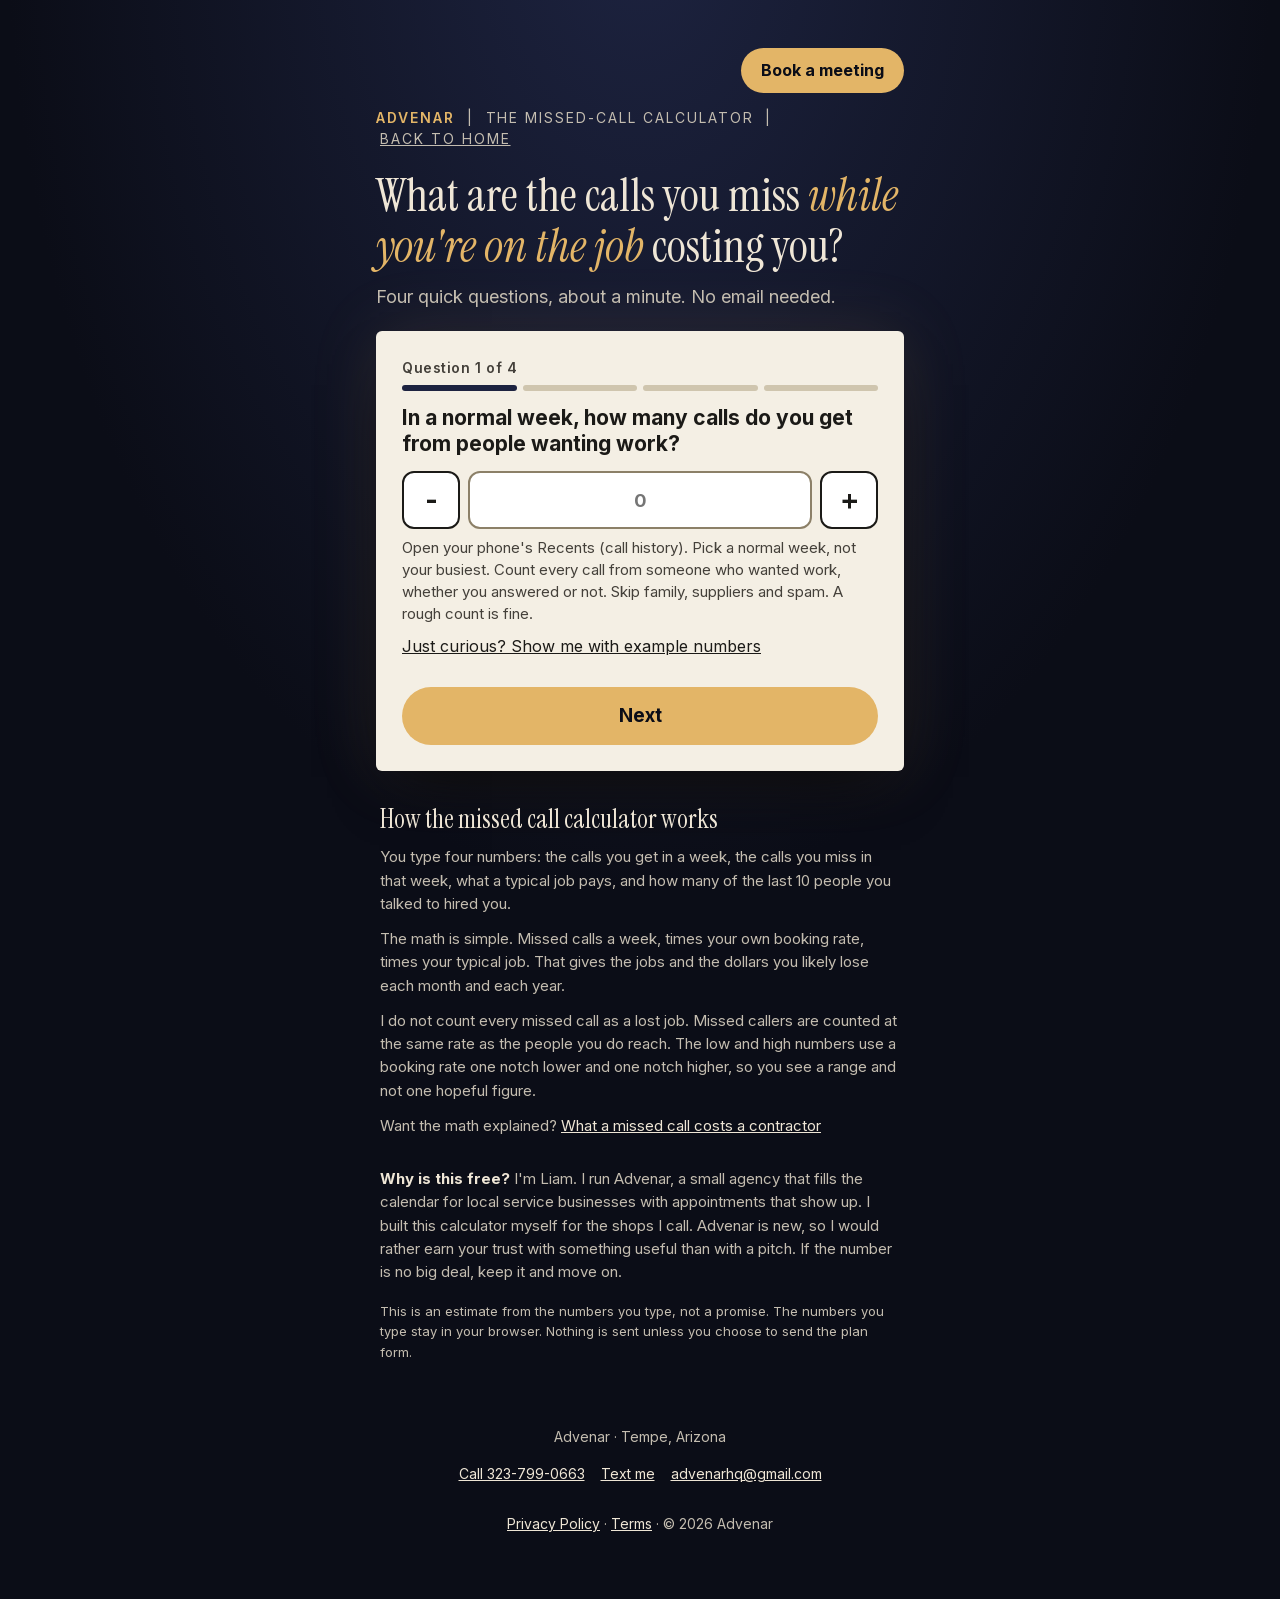
==== commit 65ea3994: "Add Terms page with SMS program terms, no-sharing line on privacy, Terms footer links Co-Authored-By" ====
--- a/audit/index.html
+++ b/audit/index.html
@@ -273,13 +273,18 @@
             <input class="plain" id="website" name="website" type="text" inputmode="url" autocomplete="url" maxlength="200" placeholder="yourbusiness.com">
           </div>
           <div class="field">
+            <label for="email">Email</label>
+            <input class="plain" id="email" name="email" type="email" inputmode="email" autocomplete="email" maxlength="120" required>
+            <div class="err" id="email-e" role="alert"></div>
+          </div>
+          <div class="field">
             <label for="phone">Cell phone</label>
             <input class="plain" id="phone" name="phone" type="tel" inputmode="tel" autocomplete="tel" required>
             <div class="err" id="phone-e" role="alert"></div>
           </div>
           <div class="field agree">
             <input id="sms" name="sms_consent" type="checkbox">
-            <label class="small" for="sms">I agree to get text messages from Advenar at this number about my request. Message frequency varies. Msg and data rates may apply. Reply STOP to opt out, HELP for help. Consent is not a condition of purchase. <a href="/privacy/#texts">Privacy policy</a></label>
+            <label class="small" for="sms">I agree to get text messages from Advenar at this number about my request. Message frequency varies. Msg and data rates may apply. Reply STOP to opt out, HELP for help. Consent is not a condition of purchase. <a href="/privacy/#texts">Privacy policy</a> and <a href="/terms/">Terms</a>.</label>
           </div>
           <div class="hp" aria-hidden="true"><label>Leave empty <input type="text" name="company_site" id="company_site" tabindex="-1" autocomplete="off"></label></div>
           <button class="btn" type="submit" id="send">Send me the plan</button>
@@ -318,7 +323,7 @@
 <footer class="foot">
   <p>Advenar &middot; Tempe, Arizona</p>
   <p class="links"><a href="tel:+13237990663">Call 323-799-0663</a> <a href="sms:+13237990663">Text me</a> <a href="mailto:advenarhq@gmail.com">advenarhq@gmail.com</a></p>
-  <p><a href="/privacy/">Privacy Policy</a> &middot; &copy; 2026 Advenar</p>
+  <p><a href="/privacy/">Privacy Policy</a> &middot; <a href="/terms/">Terms</a> &middot; &copy; 2026 Advenar</p>
 </footer>
 
 <script>
@@ -629,16 +634,18 @@
   var REACH = ' Or use the booking link below, or call or text 323-799-0663.';
   $("lead").addEventListener("submit", function(e){
     e.preventDefault();
-    var name=$("name").value.trim(), biz=$("biz").value.trim(), trade=$("trade").value.trim(), website=$("website").value.trim(), sms=$("sms").checked, phone=$("phone").value.trim(), bad=false;
+    var name=$("name").value.trim(), biz=$("biz").value.trim(), trade=$("trade").value.trim(), website=$("website").value.trim(), sms=$("sms").checked, phone=$("phone").value.trim(), email=$("email").value.trim(), bad=false;
     setErr("name-e", name ? "" : "Please add your name."); if(!name) bad=true;
     setErr("biz-e", biz ? "" : "Please add your business name."); if(!biz) bad=true;
     setErr("trade-e", trade ? "" : "Please add your type of business."); if(!trade) bad=true;
     var digits=(phone.match(/\d/g)||[]).length, okPhone=digits>=10 && digits<=15 && phone.length<=30 && /^[\d\s()+.\-]+$/.test(phone);
     setErr("phone-e", okPhone ? "" : "Please add a cell phone number with area code."); if(!okPhone) bad=true;
+    var okEmail=email.length<=120 && /^[^\s@<>(),;:"]+@[^\s@<>(),;:"]+\.[^\s@<>(),;:"]{2,}$/.test(email);
+    setErr("email-e", okEmail ? "" : "Please add an email address I can send your plan to."); if(!okEmail) bad=true;
     if (bad) return;
     if ($("company_site").value) { status("ok","Thanks."); return; } // honeypot: pretend success, send nothing
     // Exactly the fields the Worker accepts (same as the home page form). Calculator numbers are not sent.
-    var payload = { name:name, business:biz, phone:phone, trade:trade, website:website, sms_consent:sms };
+    var payload = { name:name, business:biz, email:email, phone:phone, trade:trade, website:website, sms_consent:sms };
     var btn=$("send"); btn.disabled=true; btn.textContent="Sending...";
     fetch(WORKER_URL + "/request",{method:"POST",headers:{"Content-Type":"application/json"},body:JSON.stringify(payload)})
       .then(function(r){ return r.json().catch(function(){ return {}; }).then(function(j){ return { status:r.status, j:j }; }); })
@@ -650,6 +657,7 @@
           $("lead").reset();
         } else if (x.status === 429) status("bad","You have sent a few requests today." + REACH);
         else if (x.status === 400 && x.j && x.j.error === "phone") status("bad","Check that phone number.");
+        else if (x.status === 400 && x.j && x.j.error === "email") status("bad","Check that email address.");
         else if (x.status === 400 && x.j && x.j.error === "name") status("bad","Add your name.");
         else if (x.status === 400 && x.j && x.j.error === "business") status("bad","Add your business name.");
         else if (x.status === 400 && x.j && x.j.error === "website") status("bad","That website looks too long.");
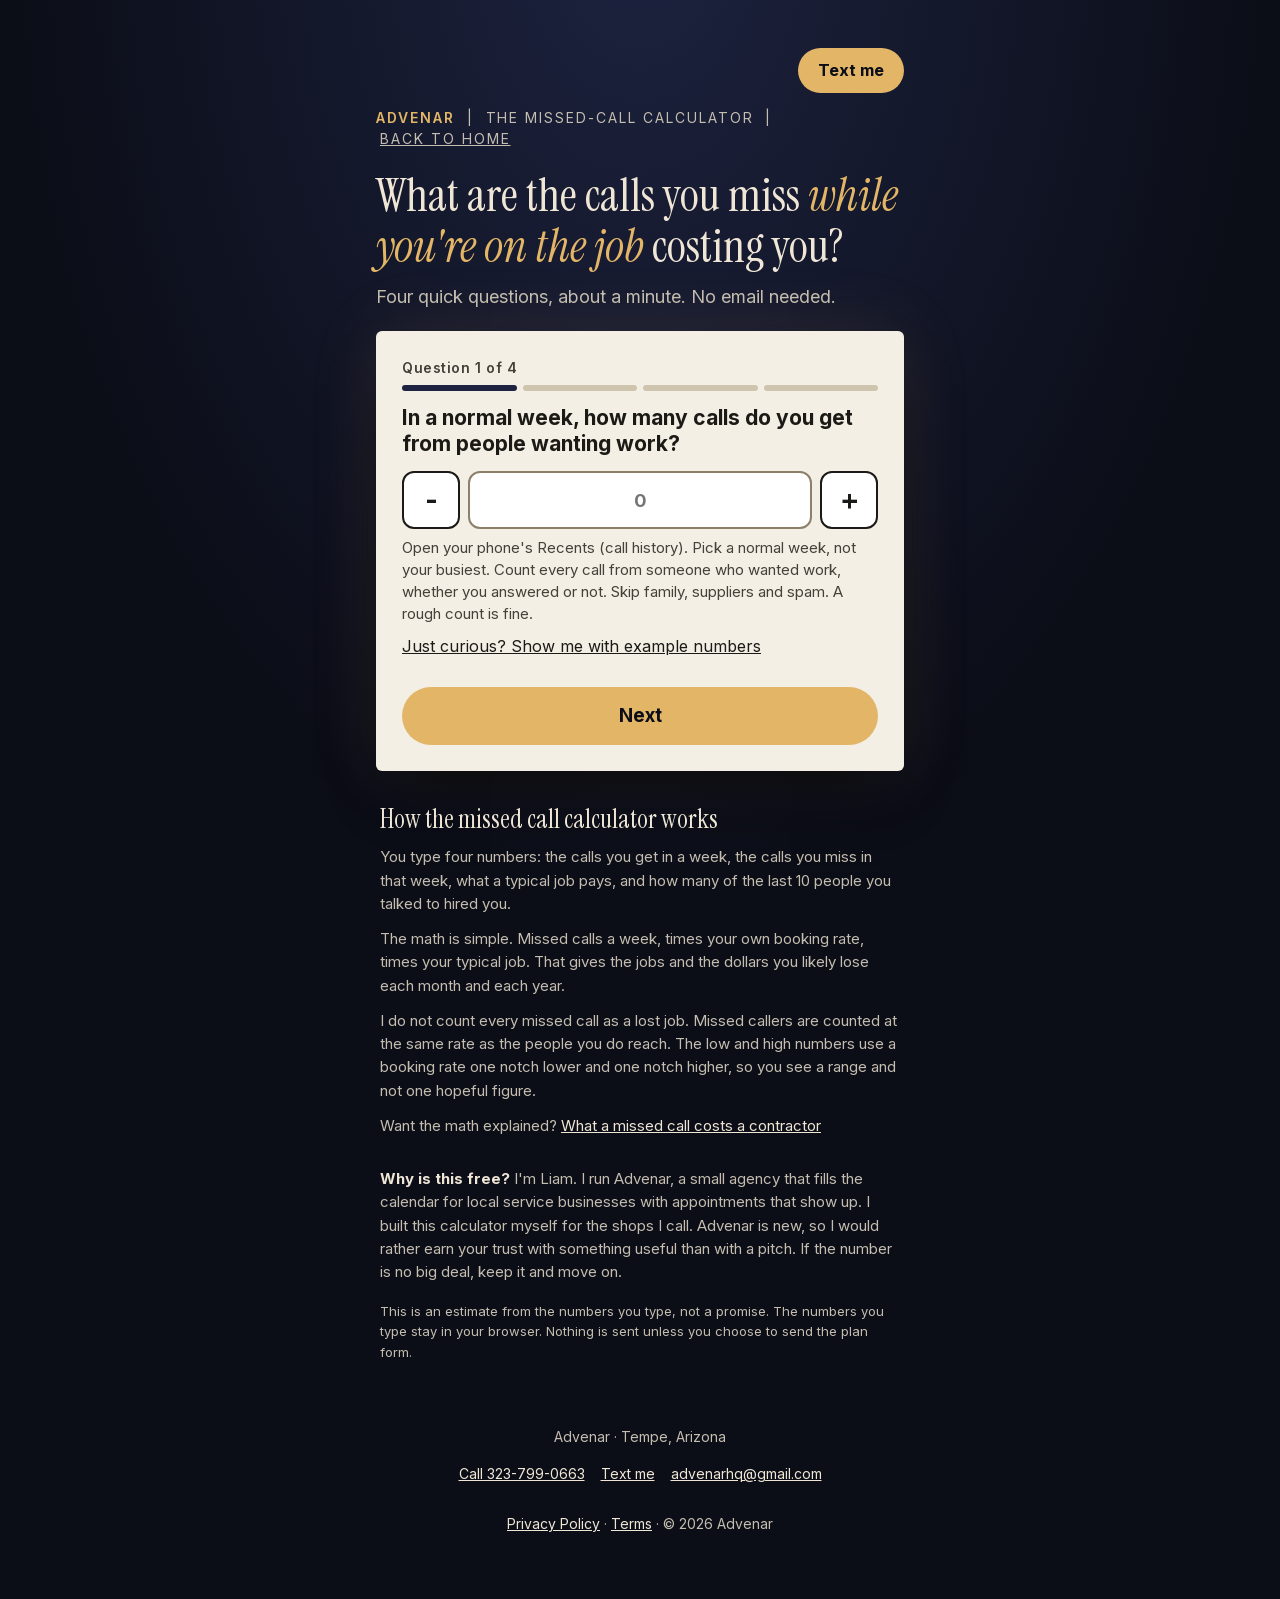
==== commit 428e5e49: "Cut-down site: single offer (30 days free, then $297), text-me booking, no $97 audit or client name," ====
--- a/audit/index.html
+++ b/audit/index.html
@@ -154,7 +154,7 @@
 </head>
 <body>
 <main class="wrap">
-  <p class="topbook"><a href="https://cal.com/advenarhq/15min">Book a meeting</a></p>
+  <p class="topbook"><a href="sms:+13237990663">Text me</a></p>
   <p class="brand"><b>Advenar</b> &nbsp;|&nbsp; the Missed-Call Calculator &nbsp;|&nbsp; <a class="homelink" href="/">Back to home</a></p>
 
   <header id="intro">
@@ -292,7 +292,7 @@
           <div id="formstatus" class="status" role="status" hidden></div>
         </form>
       </div>
-      <p class="small contactline">Rather talk it through? <a id="book" href="#" rel="noopener">Book a 15-minute call with Liam</a>, no pressure.</p>
+      <p class="small contactline">Rather talk it through? <a id="book" href="#" rel="noopener">Text Liam to set up a 15-minute call</a>, no pressure.</p>
       <p class="small" id="bookdev" hidden style="margin:8px 0 0">Dev note: BOOKING_URL is not set yet, so this link does nothing.</p>
       <p class="small contactline links">Or reach me directly: <a href="tel:+13237990663">Call 323-799-0663</a> <a href="sms:+13237990663">Text me</a> <a href="mailto:advenarhq@gmail.com">advenarhq@gmail.com</a></p>
       <div class="tools">
@@ -329,7 +329,7 @@
 <script>
 // ===== CONFIG =====
 const WORKER_URL  = "https://advenar-audit.advenarhq.workers.dev"; // same Cloudflare Worker the home page form uses (POST /request)
-const BOOKING_URL = "https://cal.com/advenarhq/15min"; // real booking link for a call with Liam
+const BOOKING_URL = "sms:+13237990663"; // booking is a text to Liam, who sends a Google Meet link
 // ==================
 
 // BEGIN CALC (pure, no DOM; tests load this block)
@@ -623,7 +623,7 @@
 
   var bookSet = BOOKING_URL && BOOKING_URL.indexOf("REPLACE") !== 0;
   var book = $("book");
-  if (bookSet){ book.href = BOOKING_URL; book.target = "_blank"; }
+  if (bookSet){ book.href = BOOKING_URL;  }
   else { book.setAttribute("aria-disabled","true"); book.addEventListener("click", function(e){ e.preventDefault(); }); $("bookdev").hidden = false; }
 
   try { if (new URLSearchParams(location.search).get("dev") === "1") $("textme").hidden = false; } catch(e){}
